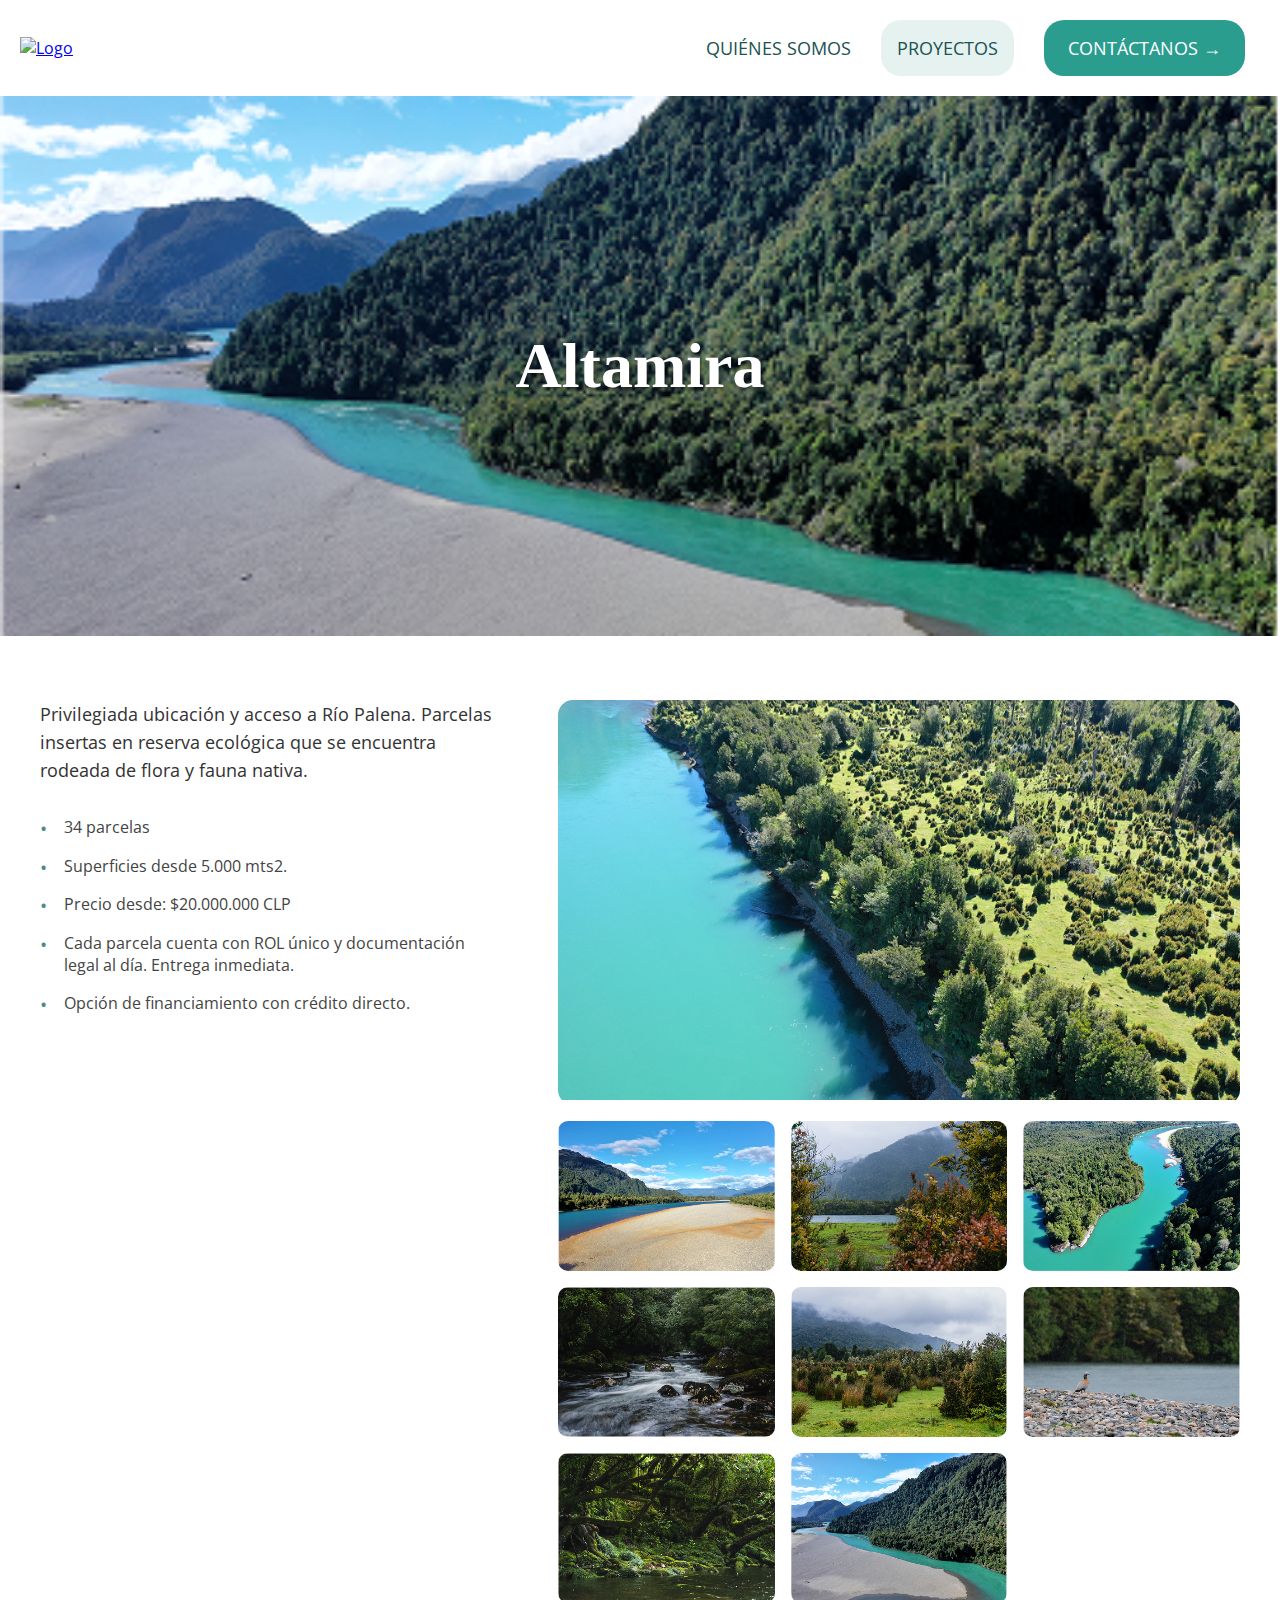
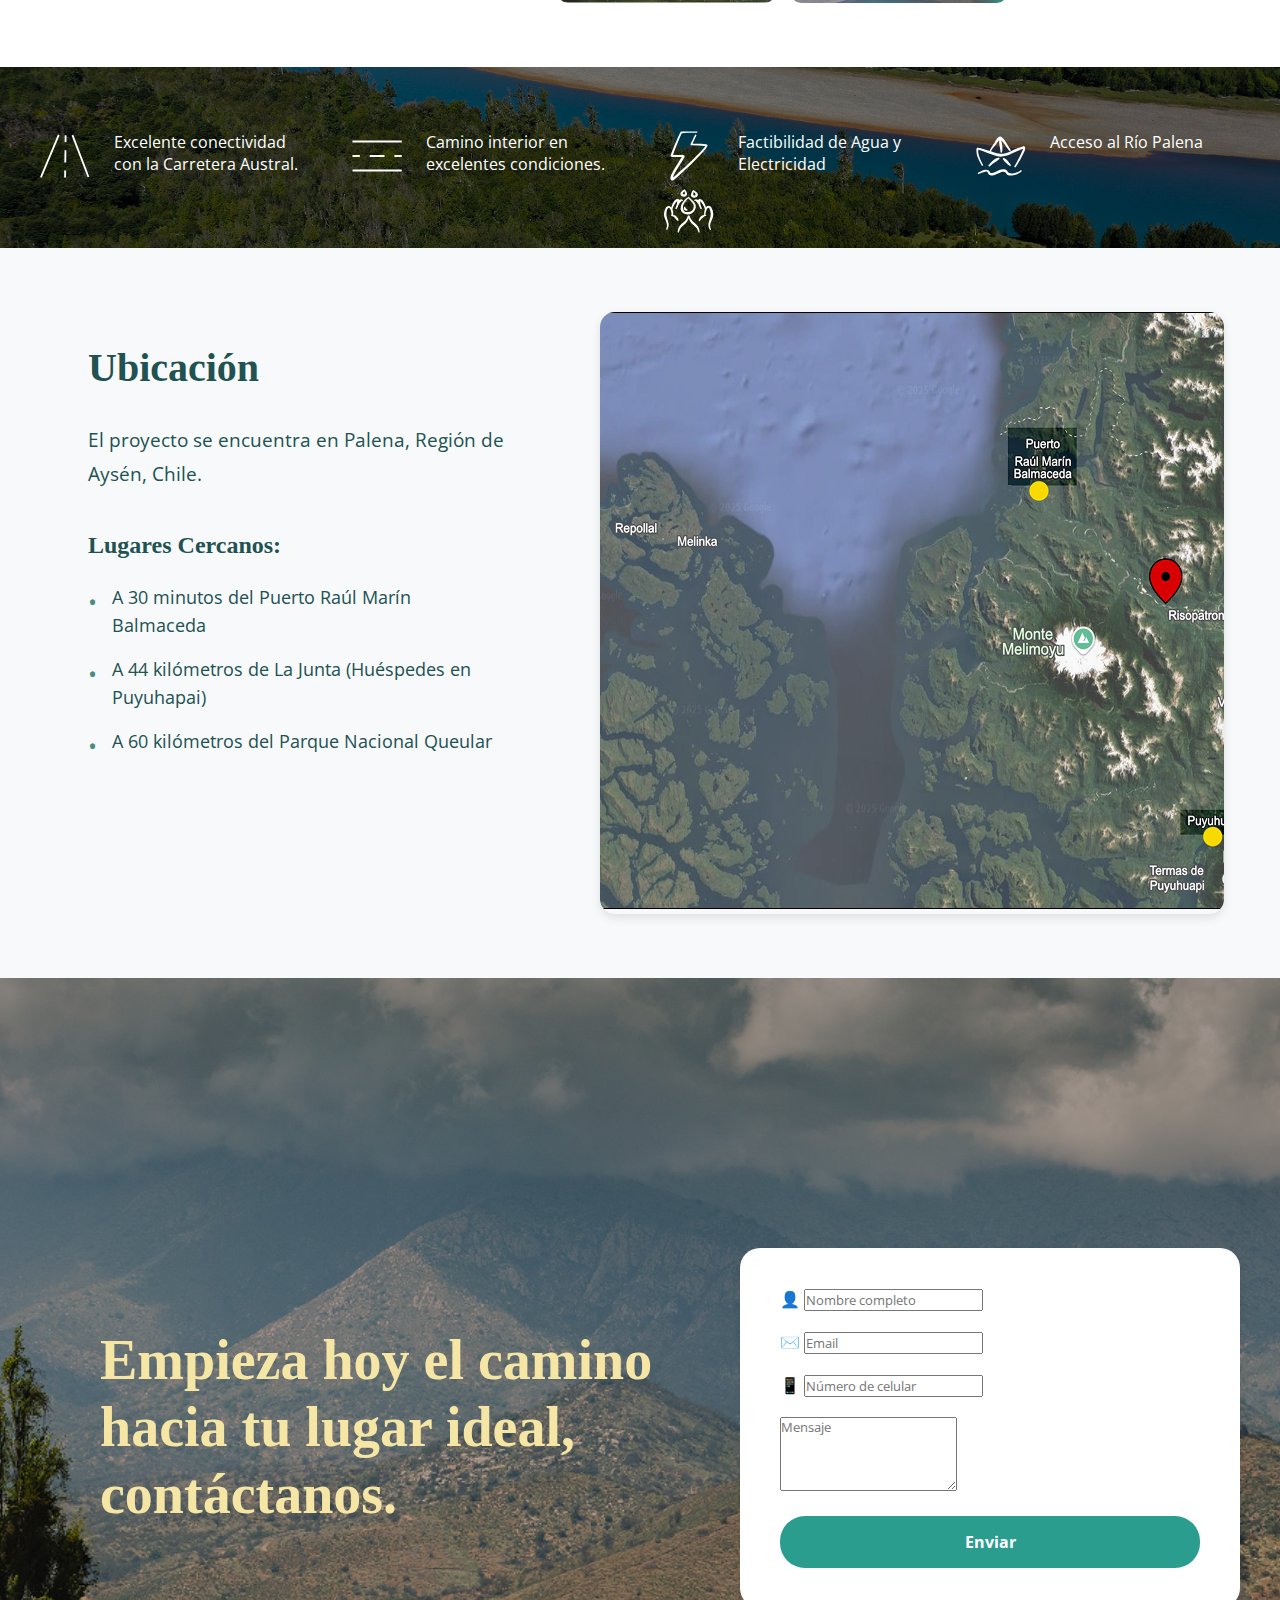
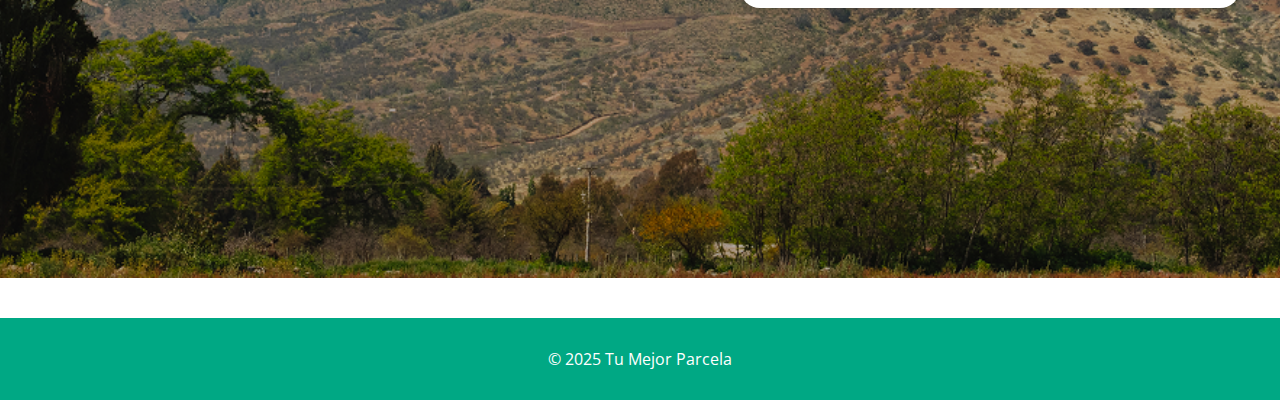
==== proyectos/altamira/index.html @ 218e7578 "Add files via upload" ====
<!DOCTYPE html>
<html lang="es">
<head>
    <meta charset="UTF-8">
    <meta name="viewport" content="width=device-width, initial-scale=1.0">
    <title>Altamira</title>
    <meta content="" name="keywords">
    <meta content="" name="description">
    <!-- Favicon -->
    <link href="../../assets/icons/parcela_icon.png" rel="icon">
    <link rel="stylesheet" href="../../assets/css/style.css">
    <script src="../../assets/js/slider.js"></script>
    
</head>
<body>


    <nav class="navbar">

        <div class="logo">
            <a href="../../index.html">
            <img src="../../assets/img/banners/Logo.svg" alt="Logo">
        </a>
        </div>
 
        <!-- Checkbox para controlar el menú -->
        <input type="checkbox" class="menu-toggle" id="toggle-menu">
    
        <!-- Icono del menú (hamburguesa) -->
        <label for="toggle-menu" class="navbar-toggle">&#9776;</label>
        <div class="nav-links">

            <a href="../../quienes-somos/index.html" class="nav-item">QUIÉNES SOMOS</a>
            <a href="../index.html" class="nav-item proyectos">PROYECTOS</a>
            <a href="mailto:contacto@parcelas.cl" target="_blank" class="nav-item contactanos">CONTÁCTANOS →</a>
        </div>
    </nav>

    <section class="proyects" style="background-image: url(img/parcela-aysen-08.png);">
        <div class="proyects-content">
            <h1>Altamira</h1>
        </div>
    </section>
    <section class="project-description">
        <div class="description-content">
            <div class="description-text">
                <p>Privilegiada ubicación y acceso a Río Palena. Parcelas insertas en reserva ecológica que se encuentra rodeada de flora y fauna nativa.</p>
                
                <ul class="features-list">
                    <li>34 parcelas</li>
                    <li>Superficies desde 5.000 mts2.</li>
                    <li>Precio desde: $20.000.000 CLP<br>
                        </li>
                    <li>Cada parcela cuenta con ROL único y documentación legal al día. Entrega inmediata.</li>
                    <li>Opción de financiamiento con crédito directo.</li>
                </ul>
            </div>
            
            <div class="description-gallery">
                <div class="main-image">
                    <img src="img/caract-parcela-altamira-02.png" alt="Vista principal Cerro Castillo">
                </div>
                <div class="gallery-grid">
                    <img src="img/03-23_Mirador_Cerro_Castillo_franciscasantamaria_9589.png" alt="Vista Cerro Castillo 1">
                    <img src="img/parcela-aysen-02.png" alt="Vista Cerro Castillo 2">
                    <img src="img/parcela-aysen-03.png" alt="Vista Cerro Castillo 3">
                    <img src="img/parcela-aysen-04.png" alt="Vista Cerro Castillo 4">
                    <img src="img/parcela-aysen-05.png" alt="Vista Cerro Castillo 5">
                    <img src="img/parcela-aysen-06.png" alt="Vista Cerro Castillo 6">
                    <img src="img/parcela-aysen-07.png" alt="Vista Cerro Castillo 6">
                    <img src="img/parcela-aysen-08.png" alt="Vista Cerro Castillo 6">
                </div>
            </div>
        </div>
    </section>
    <section class="project-features" style="background-image: url('img/background_icons.png');">
        <div class="features-container">
    
            <div class="feature-item">
                <div class="feature-icon">
                    <img src="img/icons/acceso.svg" alt="Conectividad">
                </div>
                <div class="feature-content">
                    <p>Excelente conectividad con la Carretera Austral.</p>
                </div>
            </div>
            <div class="feature-item">
                <div class="feature-icon">
                    <img src="img/icons/camino_interno.svg" alt="Conectividad">
                </div>
                <div class="feature-content">
                    <p>Camino interior en excelentes condiciones.</p>
                </div>
            </div>
    
            <div class="feature-item">
                <div class="feature-icon">
                    <img src="img/icons/energy.svg" alt="Electricidad">
                    <img src="img/icons/water.svg" alt="Electricidad">

                </div>
                <div class="feature-content">
                    <p>Factibilidad de Agua y Electricidad</p>
                </div>
            </div>
            <div class="feature-item">
                <div class="feature-icon">
                    <img src="img/icons/rio.svg" alt="Comercios">
                </div>
                <div class="feature-content">
                    <p>Acceso al Río Palena</p>
                </div>
            </div>
        </div>
    </section>
    <section class="ubication">
        
        
        
        <div class="ubication-container">
            <div class="ubication-info">
                <h2>Ubicación</h2>
                <p> El proyecto se encuentra en Palena, Región de Aysén, Chile.</p>
                
                <h3>Lugares Cercanos:</h3>
                <ul class="ubication-list">
                    <li>A  30 minutos del Puerto Raúl Marín Balmaceda</li>
                    <li>A 44 kilómetros de La Junta (Huéspedes en Puyuhapai)</li>
                    <li>A 60 kilómetros del Parque Nacional Queular</li>
                </ul>
            </div>
            <div class="ubication-map">
                <img src="img/ubicacion.png" alt="Camino de acceso a Mirador Cerro Castillo">
            </div>
        </div>
    </section>
   
    
    





    <section class="contacto" style="background-image: url('img/footer_altamira.png');">
        <div class="contacto-container">
            <div class="contacto-title">
                <h2>Empieza hoy el camino hacia tu lugar ideal, contáctanos.</h2>
            </div>
            <div class="contacto-content">
                <form class="contacto-form">
                    <div class="form-group">
                        <span class="icon-user">👤</span>
                        <input type="text" placeholder="Nombre completo" required>
                    </div>
                    <div class="form-group">
                        <span class="icon-email">✉️</span>
                        <input type="email" placeholder="Email" required>
                    </div>
                    <div class="form-group">
                        <span class="icon-phone">📱</span>
                        <input type="tel" placeholder="Número de celular" required>
                    </div>
                    <div class="form-group">
                        <textarea placeholder="Mensaje" rows="4" required></textarea>
                    </div>
                    <button type="submit" class="btn-submit">Enviar</button>
                </form>
            </div>
        </div>
    </section>



    <footer>
        <p>&copy; 2025 Tu Mejor Parcela</p>
    </footer>

    
</body>
</html>
---- assets/css/style.css ----
/* Base Styles & Typography */
@import url('https://fonts.googleapis.com/css2?family=Open+Sans:wght@300;400;500;600;700&display=swap');

@font-face {
    font-family: 'Dream Orphans';
    src: url('../fonts/DreamOrphans.woff2') format('woff2'),
         url('../fonts/DreamOrphans.woff') format('woff');
    font-weight: normal;
    font-style: normal;
    font-display: swap;
}


/* Aplicar la fuente a todo el sitio */
* {
    font-family: 'Open Sans', sans-serif;
    margin: 0;
    padding: 0;
    box-sizing: border-box;
}

/* Aplicar Dream Orphans a los títulos */
h1, h2, h3, h4, h5, h6,
.hero-content h1,
.beneficios-header h2,
.slide-content h2,
.contacto-title h2 {
    font-family: 'Dream Orphans', serif;


}

/* Estilos generales para el navbar */
.navbar {
    display: flex;
    justify-content: space-between;
    align-items: center;
    background-color: #ffffff;
    padding: 20px 20px;
    
}

/* Logo */
.navbar .logo img {
    width: 183px; /* Establecer el ancho fijo */
    height: 30px; /* Establecer el alto fijo */
    object-fit: contain; /* Ajusta la imagen sin distorsionarla */
    
}

/* Estilo de los enlaces */
.nav-links {
    display: flex;
    list-style-type: none;
    padding: 0;
    margin: 0;
    align-items: center; /* Asegura que los enlaces estén alineados verticalmente */
}

.nav-links .nav-item {
    color: #215252;
    text-decoration: none;
    font-size: 18px;
    margin: 0 15px;
}


.nav-links .nav-item:hover {
    color: #b8b8b8;
}

/* Toggle */
.menu-toggle {
    display: none; /* Ocultar el checkbox de manera predeterminada */
}

/* Icono de hamburguesa */
.navbar-toggle {
    display: none;
    font-size: 30px;
    color: white;
    background-color:#00A884;
    cursor: pointer;
    padding: 10px;
}

.nav-item.contactanos{
    color:#ffff

}

/* Estilo para el toggle en pantallas pequeñas */
@media screen and (max-width: 768px) {
    /* Ocultar los enlaces por defecto en pantallas pequeñas */
    .nav-links {
        display: none;
        width: 100%;
        flex-direction: column;
        text-align: center;
        background-color: #ffffff;
        position: absolute;
        top: 80px;
        left: 0;
        padding: 10px 0;
    }

    .nav-links .nav-item {
        margin: 10px 0;
        padding: 10px;
    }

    /* Mostrar el icono del toggle */
    .navbar-toggle {
        display: block;
    }

    /* Mostrar el menú cuando el checkbox está marcado */
    .menu-toggle:checked + .navbar-toggle + .nav-links {
        display: flex;
    }
}


.proyectos {
    background-color: #E5F2F0;
    padding: 1.0rem 1rem;
    border-radius: 20px;
}

.contactanos {
    background-color: #2A9D8F;
    color: white;
    padding: 1.0rem 1.5rem;
    border-radius: 20px;
}



/* Hero Section */
.hero {
    width: 100%;
    height: 60vh;
    background-image: url('../img/hero/tu_parcela.png');
    background-size: cover;
    background-position: center;
    background-repeat: no-repeat;
    display: flex;
    align-items: center;
    justify-content: center;
}

.hero-content {
    text-align: center;
    color: white;
}

.hero-content h1 {
    font-size: 4rem;
    text-shadow: 2px 2px 4px rgba(0, 0, 0, 0.5);
}



/* Quienes Somos */
.quienes-somos {
    width: 100%;
    height: 60vh;
    background-image: url('../img/banners/quienes-somos.png');
    background-size: cover;
    background-position: center;
    background-repeat: no-repeat;
    display: flex;
    align-items: center;
    justify-content: center;
}

.quienes-somos-content  {
    text-align: center;
    color: white;
}

.quienes-somos-content  h1 {
    font-size: 4rem;
    text-shadow: 2px 2px 4px rgba(0, 0, 0, 0.5);
}

/* Proyectos Section */
.proyects {
    width: 100%;
    height: 60vh;
    background-image: url('../img/banners/proyectos.png');
    background-size: cover;
    background-position: center;
    background-repeat: no-repeat;
    display: flex;
    align-items: center;
    justify-content: center;
}

.proyects-content {
    text-align: center;
    color: white;
}

.proyects-content h1 {
    font-size: 4rem;
    text-shadow: 2px 2px 4px rgba(0, 0, 0, 0.5);
}


/* Benefits Section */
.beneficios {
    padding: 5rem 2rem;
    background-color: #f8f9fa;
}

.beneficios-header {
    text-align: center;
    max-width: 800px;
    margin: 0 auto 4rem auto;
}

.beneficios-header h2 {
    color: #2A9D8F;
    font-size: 2.2rem;
    margin-bottom: 1.5rem;
}

.beneficios-header p {
    color: #333;
    font-size: 1.1rem;
    line-height: 1.6;
}

.beneficios-grid {
    display: grid;
    grid-template-columns: repeat(3, 1fr);
    gap: 2rem;
    max-width: 1200px;
    margin: 0 auto;
}
.proyectos-grid {
    display: grid;
    grid-template-columns: repeat(4, 1fr);
    gap: 2rem;
    max-width: 1200px;
    margin: 0 auto;
}

.beneficio-card {
    background: white;
    padding: 2rem;
    border-radius: 10px;
    text-align: center;
    box-shadow: 0 2px 10px rgba(0,0,0,0.05);
}

.proyectos-card {
    background: white;
    padding: 2rem;
    border-radius: 10px;
    text-align: center;
    box-shadow: 0 2px 10px rgba(0,0,0,0.05);
}


.beneficio-icon {
    background-color: #E5F2F0;
    width: 80px;
    height: 80px;
    border-radius: 50%;
    display: flex;
    align-items: center;
    justify-content: center;
    margin: 0 auto 1.5rem auto;
}

.beneficio-icon img {
    width: 40px;
    height: 40px;
}

.beneficio-card h3 {
    color: #333;
    margin-bottom: 1rem;
}

.beneficio-card p {
    color: #666;
}

/* Mobile Styles */
@media screen and (max-width: 768px) {
    .beneficios-grid {
        grid-template-columns: 1fr; /* Cambiar a una columna en pantallas pequeñas */
        gap: 1.5rem; /* Reducir el espacio entre los elementos */
    }
    .proyectos-grid {
        grid-template-columns: 1fr; /* Cambiar a una columna en pantallas pequeñas */
        gap: 1.5rem; /* Reducir el espacio entre los elementos */
    }

    .beneficio-card {
        padding: 1.5rem; /* Reducir el padding en los beneficios */
    }

    .beneficios-header h2 {
        font-size: 2rem; /* Ajustar el tamaño de fuente en móvil */
    }

    .beneficios-header p {
        font-size: 1rem; /* Ajustar el tamaño de fuente en móvil */
    }
}
/* Slider Section */
.slider-section {
    padding: 0 20px;
    margin: 40px 0;
}

.slider {
    position: relative;
    max-width: 1200px;
    margin: 0 auto;
}

.slider-container {
    border-radius: 25px;
    overflow: hidden;
    position: relative;
    height: 400px; /* Ajustamos la altura */
    background-color: #f0f0f0; /* Color de fondo mientras carga la imagen */
}

.slide {
    position: absolute;
    width: 100%;
    height: 100%;
    opacity: 0;
    transition: opacity 0.8s ease;
    visibility: hidden;
}

.slide.active {
    opacity: 1;
    visibility: visible;
}

.slide-wrapper {
    position: relative;
    width: 100%;
    height: 100%;
}

.slide img {
    width: 100%;
    height: 100%;
    object-fit: cover;
}

/* Contenido del slide alineado a la derecha (original) */
.slide-content {
    position: absolute;
    right: 0%;
    top: 50%;
    transform: translateY(-50%);
    color: white;
    text-align: right;
    max-width: 50%;
    padding: 10px;
}

/* Nueva clase para alinear el contenido a la izquierda */
.slide-content-left {
    left: 0%; /* Cambiamos de right a left */
    right: auto; /* Anulamos el right */
    text-align: left; /* Alineamos el texto a la izquierda */
}

.slide-content h2 {
    font-size: 2.6rem;
    margin-bottom: 1.5rem;
    line-height: 1.2;
}

.slide-content p {
    font-size: 1.5rem;
    margin-bottom: 2rem;
}

/* Media Queries para Responsividad */

/* Para dispositivos con pantallas más pequeñas como tabletas */
@media (max-width: 768px) {
    .slider-container {
        height: 300px; /* Reducimos la altura del slider */
    }

    .slide-content,
    .slide-content-left {
        max-width: 70%; /* Ajustamos el ancho del contenido */
        padding: 0 15px; /* Aumentamos el padding para mayor visibilidad */
    }

    .slide-content h2,
    .slide-content-left h2 {
        font-size: 2rem; /* Reducimos el tamaño de la letra en tabletas */
        margin-bottom: 1rem; /* Reducimos el margen */
    }

    .slide-content p,
    .slide-content-left p {
        font-size: 1rem; /* Reducimos el tamaño de la letra en tabletas */
        margin-bottom: 1.5rem; /* Reducimos el margen */
    }
}

/* Para dispositivos móviles más pequeños */
@media (max-width: 480px) {
    .slider-container {
        height: 250px; /* Reducimos aún más la altura del slider */
    }

    .slide-content,
    .slide-content-left {
        max-width: 85%; /* Reducimos aún más el ancho del contenido */
        padding: 8px;
    }

    .slide-content h2,
    .slide-content-left h2 {
        font-size: 1.5rem; /* Reducimos el tamaño de la letra en dispositivos pequeños */
        margin-bottom: 0.5rem;
    }

    .slide-content p,
    .slide-content-left p {
        font-size: 1rem; /* Reducimos el tamaño de la letra en dispositivos pequeños */
        margin-bottom: 1rem; /* Reducimos el margen */
    }
}

.btn-proyectos {
    display: inline-block;
    padding: 1rem 2rem;
    background-color: #F2E0A2;
    color: #333;
    text-decoration: none;
    border-radius: 30px;
    font-weight: bold;
    transition: background-color 0.3s;
}

.btn-proyectos:hover {
    background-color: #f1c40f;
}

/* Para pantallas más pequeñas como tabletas */
@media (max-width: 768px) {
    .btn-proyectos {
        padding: 0.8rem 1.5rem; /* Reducimos el tamaño del botón en pantallas más pequeñas */
        font-size: 1.1rem; /* Ajustamos el tamaño de la fuente */
        font-size: 14px;
    }
}

/* Para dispositivos móviles más pequeños */
@media (max-width: 480px) {
    .btn-proyectos {
        padding: 0.6rem 1.2rem; /* Ajustamos aún más el tamaño del botón */
        font-size: 1rem; /* Reducimos el tamaño de la fuente */
        width: 100%; /* Hacemos que el botón ocupe el ancho completo en dispositivos pequeños */
        text-align: center; /* Aseguramos que el texto esté centrado */
        font-size: 14px;
    }
}
/* Para proximos*/


.btn-proximos {
    display: inline-block;
    padding: 1rem 2rem;
    background-color: #215252;
    color: #ffffff;
    text-decoration: none;
    border-radius: 30px;
    font-weight: bold;
    transition: background-color 0.3s;
}

.btn-proximos:hover {
    background-color: #3f9b9b;
}

/* Para pantallas más pequeñas como tabletas */
@media (max-width: 768px) {
    .btn-proximos {
        padding: 0.8rem 1.5rem; /* Reducimos el tamaño del botón en pantallas más pequeñas */
        font-size: 1.1rem; /* Ajustamos el tamaño de la fuente */
        font-size: 14px;
    }
}

/* Para dispositivos móviles más pequeños */
@media (max-width: 480px) {
    .btn-proximos {
        padding: 0.6rem 1.2rem; /* Ajustamos aún más el tamaño del botón */
        font-size: 1rem; /* Reducimos el tamaño de la fuente */
        width: 100%; /* Hacemos que el botón ocupe el ancho completo en dispositivos pequeños */
        text-align: center; /* Aseguramos que el texto esté centrado */
        font-size: 14px;
    }
}

/* Footer */
footer {
    text-align: center;
    padding: 30px;
    background-color: #00A884;
    margin-top: 40px;
}

footer p {
    margin: 0;
    color: #ffffff;
}

/* Contact Section */

/* Contact Section */
/* Contact Section */
.contacto {
    background-image: url('../img/banners/home_footer.png');
    background-size: cover;
    background-position: center;
    padding: 60px 20px;
    min-height: 100vh;
    display: flex;
    align-items: center;
}

.contacto-container {
    width: 100%;
    max-width: 1200px;
    margin: 0 auto;
    display: flex;
    justify-content: space-between;
    align-items: center;
    gap: 40px;
}

.contacto-title {
    flex: 1;
    padding-left: 60px;
}

.contacto-title h2 {
    color: #F5E6A5;
    font-size: 3.5em;
    line-height: 1.2;
    max-width: 600px;
}

.contacto-content {
    flex: 1;
    max-width: 500px;
    background: white;
    padding: 40px;
    border-radius: 20px;
    box-shadow: 0 4px 10px rgba(0, 0, 0, 0.1);
}

.contacto-form {
    display: flex;
    flex-direction: column;
    gap: 20px;
}

.form-group {
    position: relative;
}

.input-icon {
    width: 100%;
    padding: 10px 15px 10px 40px; /* Espacio para el ícono */
    border: 1px solid #ddd;
    border-radius: 25px;
    font-size: 1em;
    outline: none;
    transition: border-color 0.3s ease;
    background-repeat: no-repeat;
    background-position: 10px center; /* Posición del ícono */
    background-size: 20px; /* Tamaño del ícono */
}

.input-icon:focus {
    border-color: #2A9D8F;
}

/* Íconos personalizados */
.input-icon.user {
    background-image: url('../icons/user.svg'); /* Ícono de usuario */
}

.input-icon.email {
    background-image: url('../icons/email.svg'); /* Ícono de email */
}

.input-icon.phone {
    background-image: url('../icons/phone.svg'); /* Ícono de teléfono */
}

.input-icon.message {
 
    padding-left: 15px; /* Ajuste para el textarea */
    background-position: 10px 10px; /* Posición del ícono en el textarea */
}

.btn-submit {
    width: 100%;
    padding: 15px;
    border: none;
    border-radius: 25px;
    background: #2A9D8F;
    color: white;
    font-size: 1em;
    font-weight: bold;
    cursor: pointer;
    transition: background-color 0.3s ease;
}

.btn-submit:hover {
    background: #21867A;
}

@media (max-width: 968px) {
    .contacto-container {
        flex-direction: column;
        text-align: center;
    }

    .contacto-title {
        padding-left: 0;
    }

    .contacto-title h2 {
        font-size: 2.5em;
        margin: 0 auto;
    }

    .contacto-content {
        max-width: 100%;
        padding: 20px;
    }
}

/* Gallery Section */
/* Estilos de la Galería */
.gallery {
    padding: 4rem 2rem;
    background: #f5f5f5;
}

.gallery-container {
    display: grid;
    grid-template-columns: repeat(3, 1fr);
    gap: 1rem;
    max-width: 90%;
    margin: auto;
}

.gallery-item {
    position: relative;
    overflow: hidden;
    border-radius: 10px;
    cursor: pointer;
}

.gallery-item img {
    width: 100%;
    height: auto;
    object-fit: cover;
    transition: transform 0.3s ease-in-out;
}

.gallery-item:hover img {
    transform: scale(1.1);
}

/* Modal */
.modal {
    display: none;
    position: fixed;
    z-index: 1000;
    padding-top: 10%;
    left: 0;
    top: 0;
    width: 100%;
    height: 100%;
    overflow: auto;
    background-color: rgba(0, 0, 0, 0.8);
}

.modal-content {
    display: block;
    max-width: 80%;
    max-height: 80%;
    margin: auto;
}

.close {
    position: absolute;
    top: 15px;
    right: 25px;
    color: white;
    font-size: 35px;
    font-weight: bold;
    cursor: pointer;
}

/* Responsive */
@media (max-width: 768px) {
    .gallery-container {
        grid-template-columns: repeat(2, 1fr);
    }
}

@media (max-width: 480px) {
    .gallery-container {
        grid-template-columns: repeat(1, 1fr);
    }
}


/* Slider Arrows */
.slider-arrow {
    position: absolute;
    top: 50%;
    transform: translateY(-50%);
    background: rgba(255, 255, 255, 0.5);
    border: none;
    width: 40px;
    height: 40px;
    border-radius: 50%;
    font-size: 24px;
    cursor: pointer;
    z-index: 2;
    color: #333;
    display: flex;
    align-items: center;
    justify-content: center;
    transition: background-color 0.3s;
}

.slider-arrow:hover {
    background: rgba(255, 255, 255, 0.8);
}

.slider-arrow.prev {
    left: 20px; /* Cambiado de -20px a 20px */
}

.slider-arrow.next {
    right: 20px; /* Cambiado de -20px a 20px */
}

/* Opcional: hacer los botones más visibles */
.slider-arrow {
    font-size: 30px;
    font-weight: bold;
}

/* Project Cards Section */
.proyecto-cards {
    padding: 4rem 2rem;
    background-color: #fff;
}

.proyecto-header {
    text-align: center;
    max-width: 800px;
    margin: 0 auto 3rem;
}

.proyecto-header h2 {
    font-size: 2.5rem;
    margin-bottom: 1.5rem;
    color: #333;
}

.proyecto-header p {
    font-size: 1.2rem;
    color: #666;
    line-height: 1.6;
}

.proyecto-grid {
    display: grid;
    grid-template-columns: repeat(auto-fit, minmax(250px, 1fr));
    gap: 2rem;
    max-width: 1200px;
    margin: 0 auto;
}

.proyecto-card {
    text-align: center;
    padding: 2rem;
    background: #f8f8f8;
    border-radius: 10px;
    transition: transform 0.3s ease;
}

.proyecto-card:hover {
    transform: translateY(-5px);
}

.proyecto-icon {
    background-color: #E5F2F0;
    width: 80px;
    height: 80px;
    border-radius: 50%;
    display: flex;
    align-items: center;
    justify-content: center;
    margin: 0 auto 1.5rem auto;
}

.proyecto-icon img {
    width: 70%;
    height: 70%;
    object-fit: contain;
}



.proyecto-card p {
    font-size: 1.1rem;
    color: #444;
    margin: 0;
}

@media (max-width: 768px) {

    


    .proyecto-header h2 {
        font-size: 2rem;
    }
    
    .proyecto-grid {
        grid-template-columns: 1fr;
        gap: 1.5rem;
    }
}

/* Project Layout Sections */
.project-right {
    display: flex;
    align-items: stretch;
    margin: 2rem auto;
    max-width: 1200px;
    background: #fff;
    border-radius: 20px;
    overflow: hidden;
    box-shadow: 0 4px 6px rgba(0, 0, 0, 0.1);
}
.project-left {
    display: flex;
    align-items: stretch;
    margin: 2rem auto;
    max-width: 1200px;
    background: #fff;
    border-radius: 20px;
    overflow: hidden;
    box-shadow: 0 4px 6px rgba(0, 0, 0, 0.1);
}

.project-image {
    flex: 1;
    min-height: 400px;
}

.project-image img {
    width: 100%;
    height: 100%;
    object-fit: cover;
}

.project-info {
    flex: 1;
    padding: 3rem;
    background: #4A8B84;
    color: white;
    display: flex;
    flex-direction: column;
    justify-content: center;
}

.project-info .region {
    font-size: 0.9rem;
    margin-bottom: 1rem;
}

.project-info h2 {
    font-size: 2.5rem;
    margin-bottom: 1.5rem;
    line-height: 1.2;
}

.project-info p {
    font-size: 1.1rem;
    margin-bottom: 2rem;
    line-height: 1.6;
}

.btn-project {
    display: inline-block;
    background: #F5E6C9;
    color: #333;
    padding: 0.8rem 2rem;
    border-radius: 25px;
    text-decoration: none;
    font-weight: bold;
    align-self: flex-start;
    transition: background-color 0.3s ease;
}

.btn-project:hover {
    background: #f0d9b0;
}

@media (max-width: 768px) {
    .project-right {
        flex-direction: column;
        margin: 1rem;
    }
    .project-left {
        flex-direction: column-reverse;
        margin: 1rem;
    }

    .project-image {
        min-height: 300px;
    }


    .project-info {
        padding: 2rem;
    }

    .project-info h2 {
        font-size: 2rem;
    }
}

/* Testimonials Section */
.testimonios {
    padding: 4rem 2rem;
    background-color: #fff;
}

.testimonios-header {
    text-align: center;
    max-width: 800px;
    margin: 0 auto 3rem;
}

.testimonios-header h2 {
    font-size: 2.5rem;
    margin-bottom: 1rem;
    color: #333;
}

.testimonios-header p {
    font-size: 1.1rem;
    color: #666;
}

.testimonios-grid {
    display: grid;
    grid-template-columns: repeat(3, 1fr);
    gap: 2rem;
    max-width: 1200px;
    margin: 0 auto;
}

.testimonio-card {
    background: #f8f9fa;
    padding: 2rem;
    border-radius: 15px;
    text-align: center;
    transition: transform 0.3s ease;
}

.testimonio-card:hover {
    transform: translateY(-5px);
}

.testimonio-card h3 {
    font-size: 1.5rem;
    color: #333;
    margin-bottom: 0.5rem;
}

.cliente-tipo {
    display: block;
    color: #666;
    font-size: 0.9rem;
    margin-bottom: 1.5rem;
}

.testimonio-card p {
    color: #444;
    line-height: 1.6;
    font-style: italic;
}

@media (max-width: 968px) {
    .testimonios-grid {
        grid-template-columns: repeat(2, 1fr);
    }
}

@media (max-width: 768px) {
    .testimonios-grid {
        grid-template-columns: 1fr;
    }

    .testimonios-header h2 {
        font-size: 2rem;
    }
}

/* Project Description Section */
.project-description {
    padding: 4rem 2rem;
    background-color: #fff;
}

.description-content {
    display: flex;
    gap: 4rem;
    max-width: 1200px;
    margin: 0 auto;
}

.description-text {
    flex: 1;
}

.description-text p {
    font-size: 1.1rem;
    line-height: 1.6;
    color: #333;
    margin-bottom: 2rem;
}

.features-list {
    list-style: none;
    padding: 0;
}

.features-list li {
    position: relative;
    padding-left: 1.5rem;
    margin-bottom: 1rem;
    color: #444;
    line-height: 1.4;
}

.features-list li::before {
    content: "•";
    color: #4A8B84;
    position: absolute;
    left: 0;
    font-size: 1.2rem;
}

.description-gallery {
    flex: 1.5;
}

.main-image {
    margin-bottom: 1rem;
    border-radius: 15px;
    overflow: hidden;
}

.main-image img {
    width: 100%;
    height: 400px;
    object-fit: cover;
}

.gallery-grid {
    display: grid;
    grid-template-columns: repeat(3, 1fr);
    gap: 1rem;
}

.gallery-grid img {
    width: 100%;
    height: 150px;
    object-fit: cover;
    border-radius: 10px;
    transition: transform 0.3s ease;
}

.gallery-grid img:hover {
    transform: scale(1.05);
}

@media (max-width: 968px) {
    .description-content {
        flex-direction: column;
    }

    .description-gallery {
        order: -1;
    }

    .main-image img {
        height: 300px;
    }

    .gallery-grid img {
        height: 120px;
    }
}

@media (max-width: 768px) {
    .project-description {
        padding: 2rem 1rem;
    }

    .gallery-grid {
        grid-template-columns: repeat(2, 1fr);
    }
}

/* Project Features Section */
.project-features {
    padding: 4rem 2rem;
    background-color: #f8f9fa;
    /* background-image: url('../img/features-bg.webp'); */
    background-size: cover;
    background-position: center;
    color: white;
}

.features-container {
    display: grid;
    grid-template-columns: repeat(auto-fit, minmax(250px, 1fr));
    gap: 3rem;
    max-width: 1200px;
    margin: 0 auto;
}

.feature-item {
    display: flex;
    gap: 1.5rem;
    align-items: flex-start;
}

.feature-icon {
    flex-shrink: 0;
    width: 50px;
    height: 50px;
}

.feature-icon img {
    width: 100%;
    height: 100%;
    object-fit: contain;
    filter: brightness(0) invert(1); /* Hace los iconos blancos */
}

.feature-content {
    flex-grow: 1;
}

.feature-content h3 {
    font-size: 1.2rem;
    margin-bottom: 0.5rem;
    color: #F5E6C9;
}

.feature-content p {
    font-size: 1rem;
    line-height: 1.4;
    margin-bottom: 0.5rem;
}

.feature-detail {
    font-size: 0.9rem;
    opacity: 0.8;
}

@media (max-width: 768px) {
    .project-features {
        padding: 3rem 1rem;
    }

    .features-container {
        gap: 2rem;
    }

    .feature-item {
        gap: 1rem;
    }

    .feature-icon {
        width: 40px;
        height: 40px;
    }
}

/* Location Section */
.ubication {
    color: #215252; /* Color del texto */
    padding: 4rem 1rem; /* Padding general */
    display: flex;
    justify-content: center;
    position: relative;
    overflow: hidden;
    background-color: #f8f9fa; /* Fondo claro para mejor contraste */
}

.ubication-container {
    display: flex;
    gap: 4rem;
    max-width: 1200px;
    margin: 0 auto;
    padding: 0 1rem; /* Padding interno para evitar desbordamiento */
    box-sizing: border-box; /* Asegura que el padding no afecte el ancho total */
}

.ubication-info {
    flex: 1;
    padding: 2rem; /* Padding interno */
    box-sizing: border-box; /* Asegura que el padding no afecte el ancho total */
}

.ubication-info h2 {
    font-size: 2.5rem; /* Tamaño de fuente más grande */
    color: #215252; /* Color del texto */
    margin-bottom: 2rem; /* Más margen inferior */
}

.ubication-info p {
    font-size: 1.2rem; /* Tamaño de fuente más grande */
    line-height: 1.8; /* Más espacio entre líneas */
    color: #215252; /* Color del texto */
    margin-bottom: 2.5rem; /* Más margen inferior */
}

.ubication-info h3 {
    font-size: 1.5rem; /* Tamaño de fuente más grande */
    color: #215252; /* Color del texto */
    margin-bottom: 1.5rem; /* Más margen inferior */
}

.ubication-list {
    list-style: none;
    padding: 0;
}

.ubication-list li {
    position: relative;
    padding-left: 1.5rem;
    margin-bottom: 1rem; /* Más margen inferior */
    color: #215252; /* Color del texto */
    line-height: 1.6; /* Más espacio entre líneas */
    font-size: 1.1rem; /* Tamaño de fuente más grande */
}

.ubication-list li::before {
    content: "•";
    color: #4A8B84; /* Color del punto */
    position: absolute;
    left: 0;
    font-size: 1.5rem; /* Tamaño del punto más grande */
}

.ubication-map {
    flex: 1.5;
    height: auto;
    overflow: hidden;
    border-radius: 15px; /* Bordes redondeados */
    box-shadow: 0 4px 10px rgba(0, 0, 0, 0.1); /* Sombra suave */
}

/* Responsive Design */
@media (max-width: 968px) {
    .ubication-container {
        flex-direction: column;
        gap: 2rem;
        padding: 0 1rem; /* Padding interno para móvil */
    }

    .ubication-info {
       padding: 18rem;
       padding-top: 15px;
       height: 0px;
   
    }

    .ubication-info h2 {
        font-size: 2rem; /* Tamaño de fuente más pequeño en móvil */
    }

    .ubication-info p {
        font-size: 1.1rem; /* Tamaño de fuente más pequeño en móvil */
    }

    .ubication-info h3 {
        font-size: 1.3rem; /* Tamaño de fuente más pequeño en móvil */
    }

    .ubication-map {
        height: 300px; /* Altura fija para el mapa en móvil */
    }
}

@media (max-width: 768px) {
    .ubication {
        padding: 2rem 1rem; /* Padding ajustado para móvil */
    }

    .ubication-info h2 {
        font-size: 1.8rem; /* Tamaño de fuente más pequeño en móvil */
    }

    .ubication-info p {
        font-size: 1rem; /* Tamaño de fuente más pequeño en móvil */
    }

    .ubication-info h3 {
        font-size: 1.2rem; /* Tamaño de fuente más pequeño en móvil */
    }

    .ubication-list li {
        font-size: 1rem; /* Tamaño de fuente más pequeño en móvil */
    }
}
/* Feature Two Section */
.feature-two {
    background-color: #2A7B76;
    color: white;
    padding: 0;
    display: flex;
    justify-content: center;
    position: relative;
    overflow: hidden;
}

.feature-two-container {
    max-width: 1200px;
    width: 100%;
    margin: 0 auto;
    display: flex;
    align-items: stretch;
    position: relative;
}

.feature-two-content {
    width: 40%;
    padding: 4rem 2rem;
}

.feature-two-image {
    width: 60%;
    position: absolute;
    right: 0;
    top: 0;
    bottom: 0;
    height: 100%;
}

.feature-two-image img {
    width: 100%;
    height: 100%;
    object-fit: cover;
    object-position: center;
}

.feature-two-content h2 {
    font-size: 2rem;
    margin-bottom: 2rem;
    font-weight: 600;
}

.feature-two-list {
    list-style: none;
    padding: 0;
}

.feature-two-list li {
    margin-bottom: 1.5rem;
    line-height: 1.6;
}

.feature-two-list strong {
    display: block;
    margin-bottom: 0.5rem;
    font-weight: 600;
}

/* Responsive design */
@media (max-width: 768px) {
    .feature-two-container {
        flex-direction: column;
    }
    
    .feature-two-content {
        width: 100%;
        padding: 3rem 1.5rem;
    }
    
    .feature-two-image {
        position: relative;
        width: 100%;
        height: 300px;
    }
}

/* Feature Two Reverse Section */
/* Feature Two Reverse Section */
.feature-two-reverse {
    background-color: #2A7B76;
    color: white;
    padding: 0;
    display: flex;
    justify-content: center;
    position: relative;
    overflow: hidden;
}

.feature-two-reverse-container {
    max-width: 1200px;
    width: 50%;
    margin: 0% auto;
    display: flex;
    align-items: stretch;
    position: relative;
    flex-direction: row; /* Asegura que la imagen quede primero */
}

.feature-two-reverse-content {
    width: 100%;
    padding: 2rem 3rem;
    position: relative;
    z-index: 2;
}

.feature-two-reverse-image {
    width: 100%; /* Ahora la imagen ocupa todo el ancho disponible en pantallas grandes */
    position: relative;
    height: 100%;
}

.feature-two-reverse-image img {
    width: 100%;
    height: 100%;
    object-fit: cover;
    object-position: center;
}

.feature-two-reverse-content h2 {
    font-size: 2rem;
    margin-bottom: 2rem;
    font-weight: 600;
}

.feature-two-reverse-list {
    list-style: none;
    padding: 0;
}

.feature-two-reverse-list li {
    margin-bottom: 1.5rem;
    line-height: 1.6;
}

.feature-two-reverse-list strong {
    display: block;
    margin-bottom: 0.5rem;
    font-weight: 600;
}

/* Responsive design */
@media (max-width: 768px) {
    .feature-two-reverse-container {
        flex-direction: column;
    }
    
    .feature-two-reverse-content {
        width: 100%;
        padding: 3rem 1.5rem;
    }
    
    .feature-two-reverse-image {
        position: relative;
        width: 100%; /* Asegura que la imagen ocupe todo el ancho en pantallas pequeñas */
        height: 300px; /* Ajusté la altura de la imagen en pantallas móviles */
    }
}
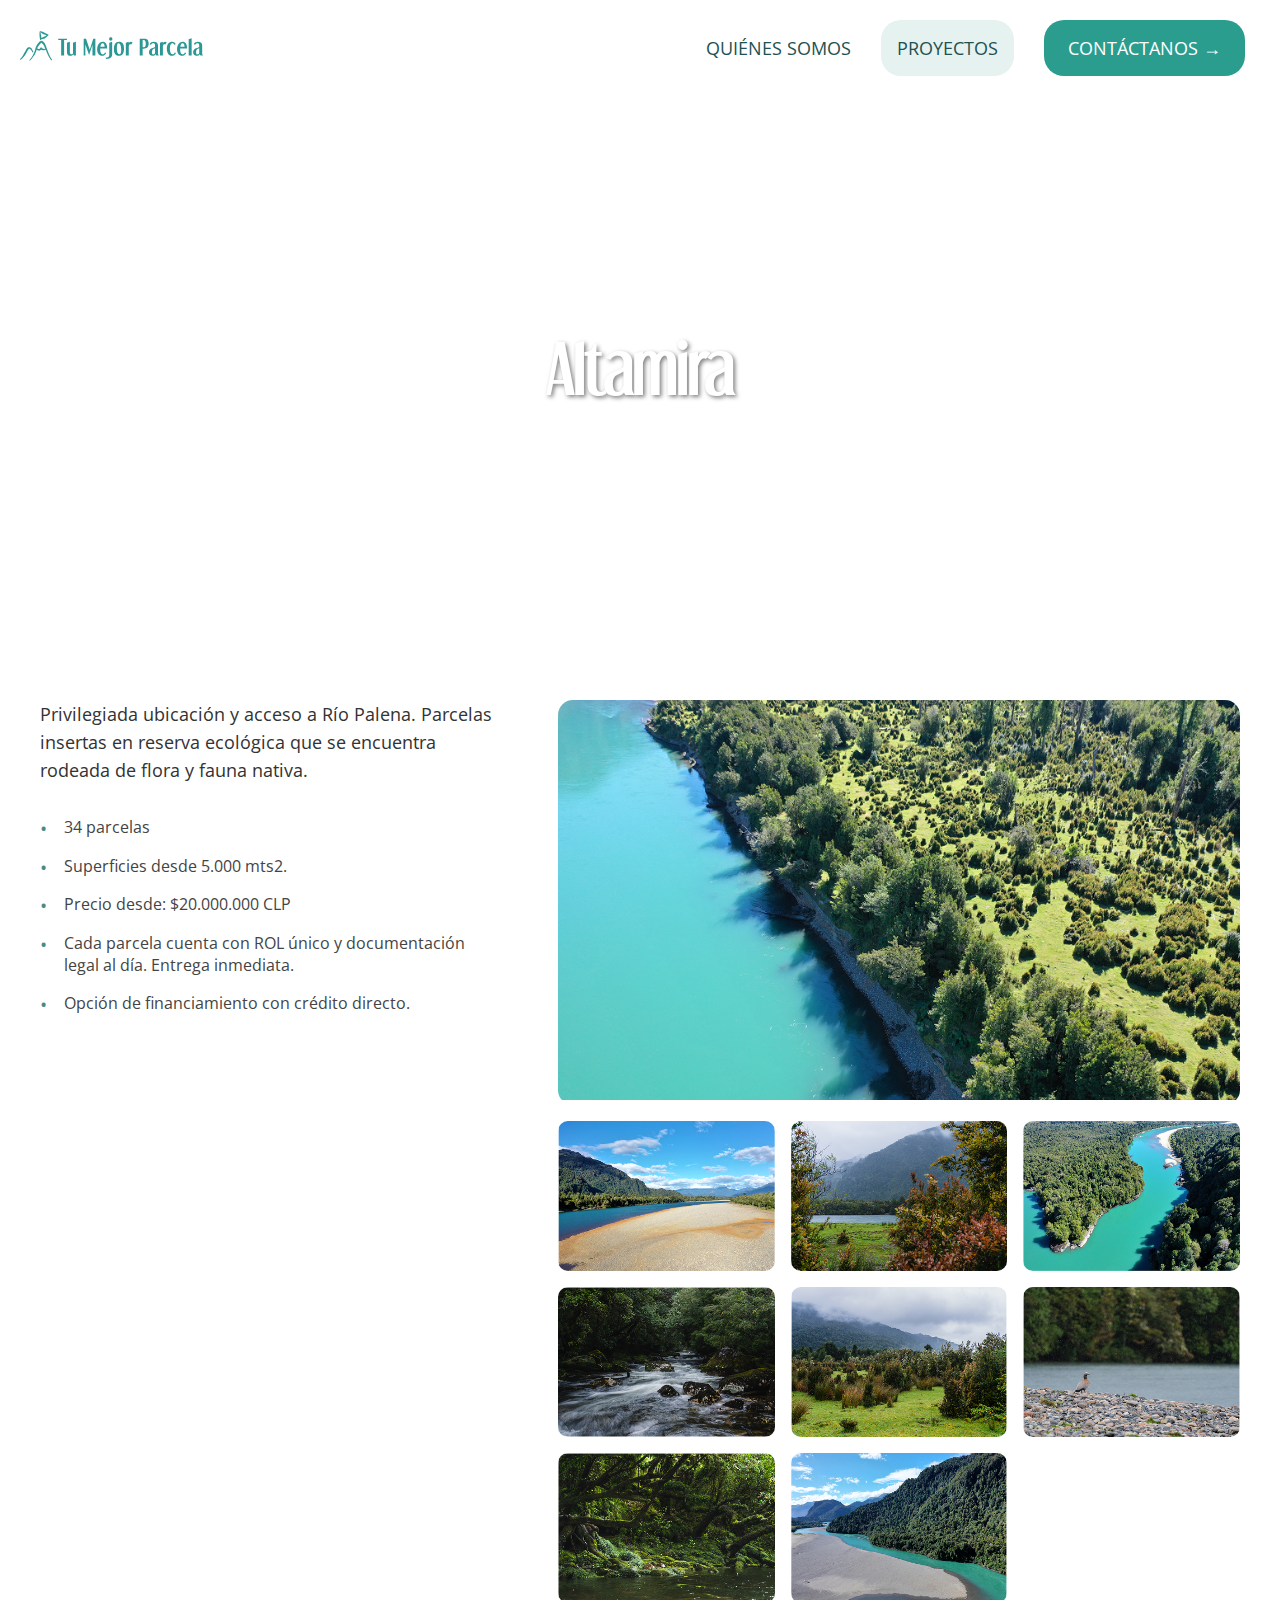
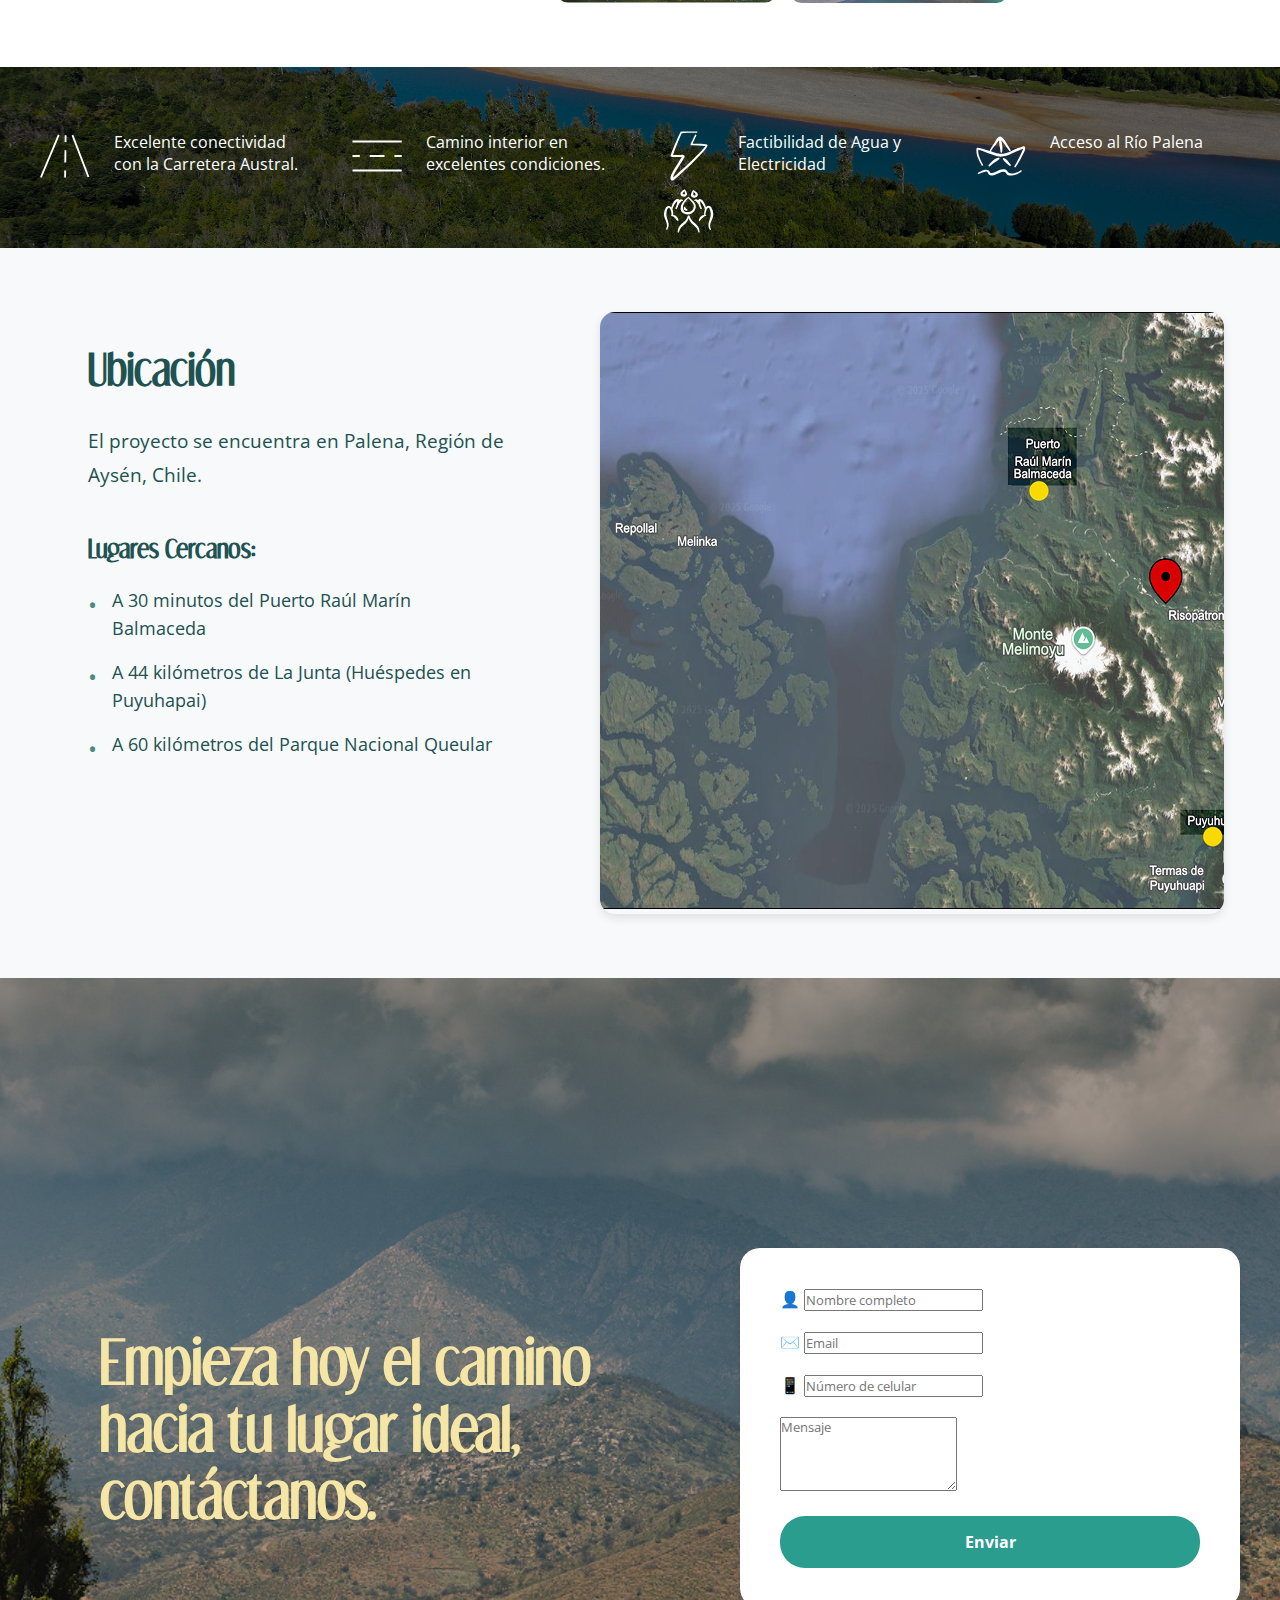
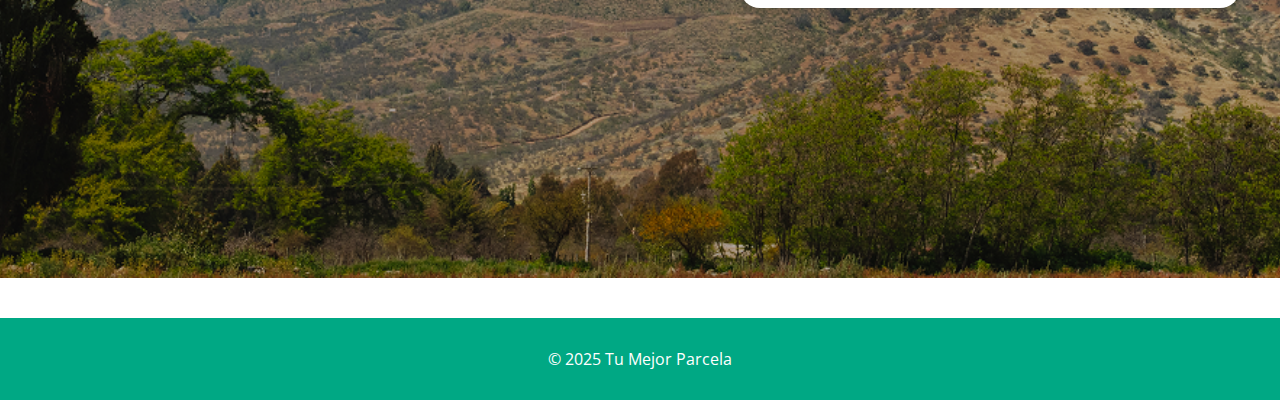
==== commit 74ebd793: "Update index.html" ====
--- a/proyectos/altamira/index.html
+++ b/proyectos/altamira/index.html
@@ -36,7 +36,7 @@
         </div>
     </nav>
 
-    <section class="proyects" style="background-image: url(img/parcela-aysen-08.png);">
+    <section class="proyects" style="background-image: url(img/hero06-parcela-altamira.JPG);">
         <div class="proyects-content">
             <h1>Altamira</h1>
         </div>
